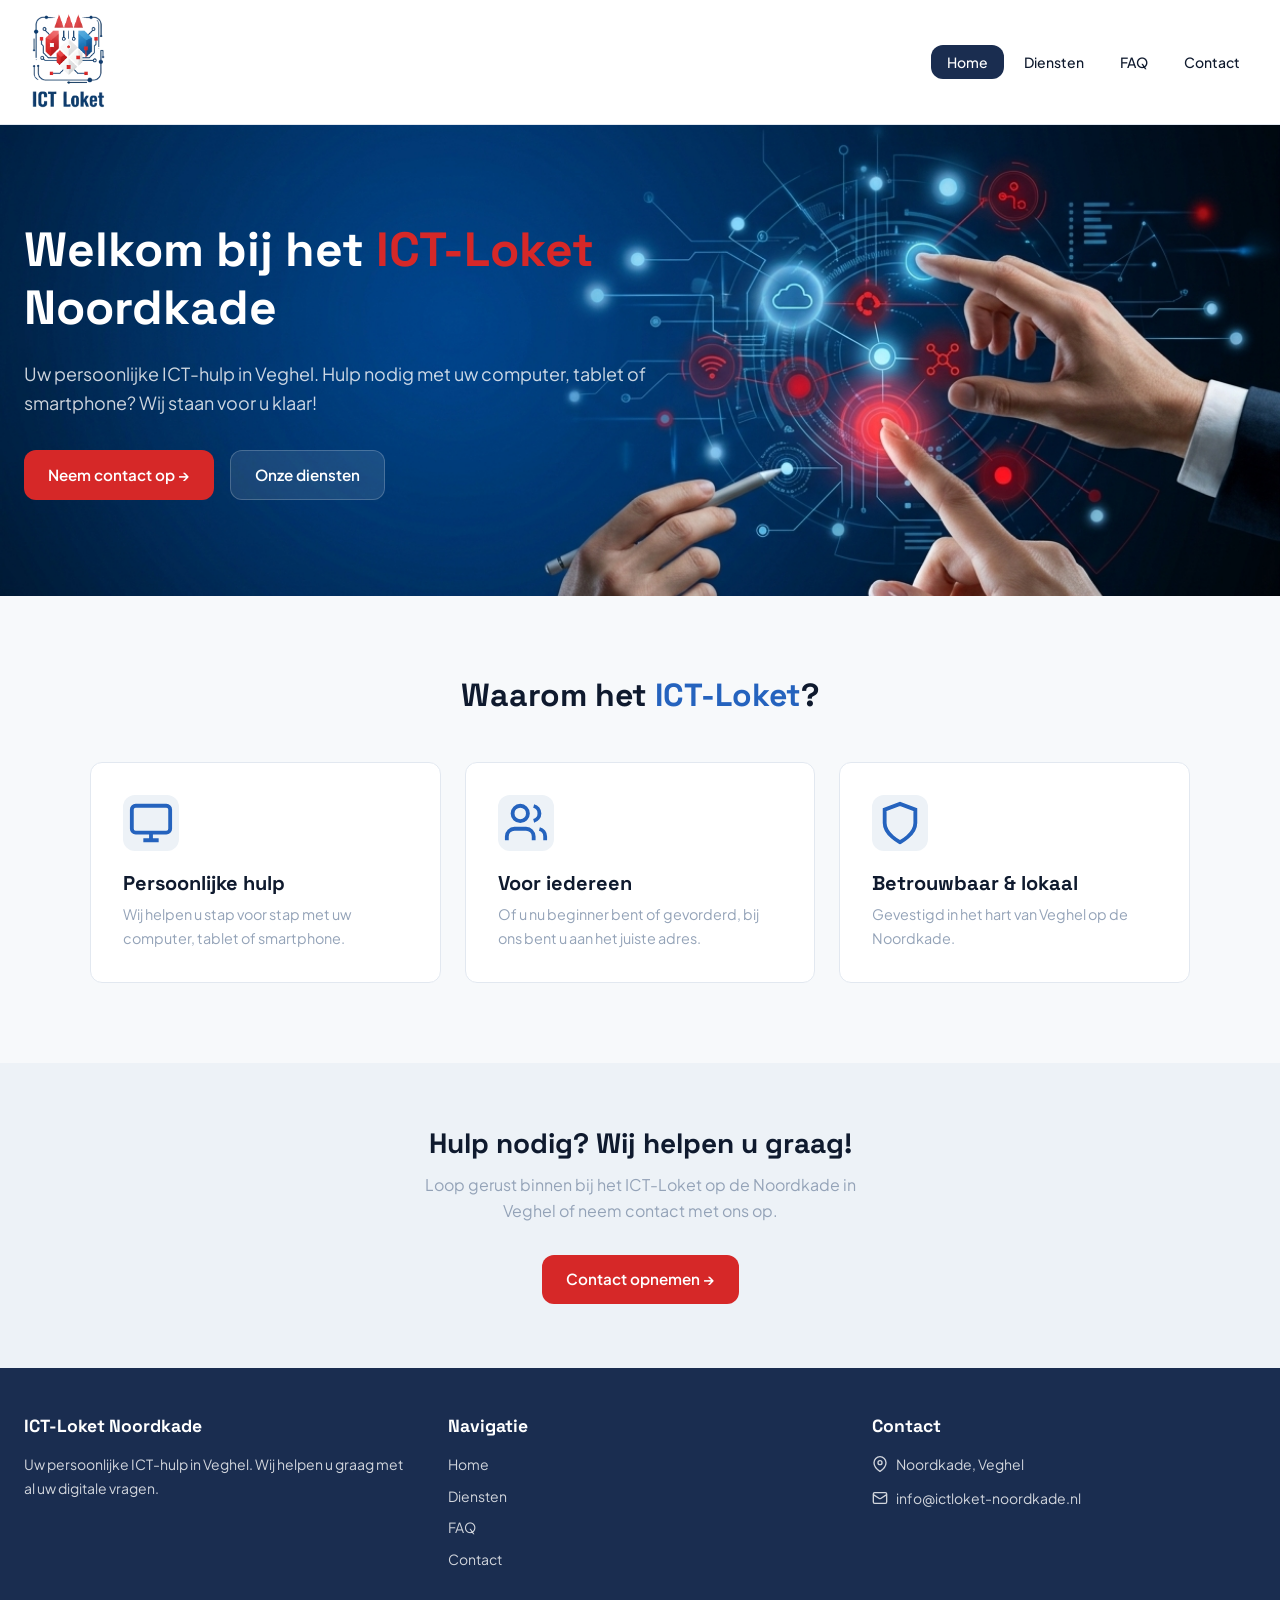
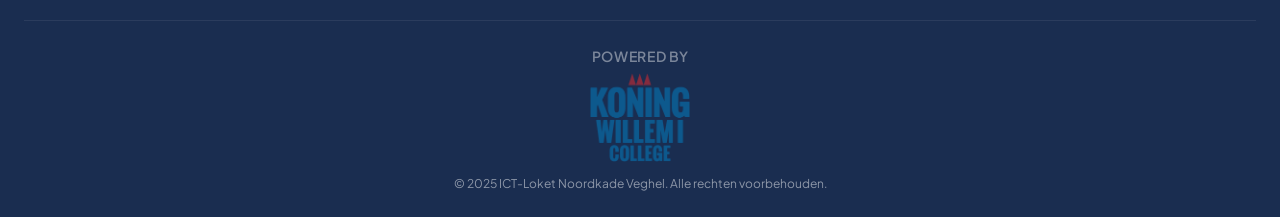
==== index.html @ ef648c14 "eerste live commit" ====
<!DOCTYPE html>
<html lang="nl">
<head>
  <meta charset="UTF-8" />
  <meta name="viewport" content="width=device-width, initial-scale=1.0" />
  <title>ICT-Loket Noordkade Veghel | Persoonlijke ICT-hulp</title>
  <meta name="description" content="Het ICT-Loket Noordkade in Veghel biedt persoonlijke hulp bij al uw digitale vragen." />
  <link rel="stylesheet" href="/css/styles.css" />
  <link rel="icon" href="/favicon.ico" />
</head>
<body>

  <!-- HEADER -->
  <header class="header">
    <div class="container">
      <nav class="nav">
        <a href="/index.html" class="nav-brand">
          <img src="/images/logo.png" alt="ICT-Loket logo" />
        </a>
        <input type="checkbox" id="nav-check" class="nav-check" aria-label="Menu openen" />
        <label for="nav-check" class="nav-toggle">
          <span class="hamburger"></span>
        </label>
        <ul class="nav-links">
          <li><a href="/index.html" class="active">Home</a></li>
          <li><a href="/diensten.html">Diensten</a></li>
          <li><a href="/faq.html">FAQ</a></li>
          <li><a href="/contact.html">Contact</a></li>
        </ul>
      </nav>
    </div>
  </header>

  <!-- HERO -->
  <section class="hero">
    <div class="container">
      <div class="hero-content animate-in">
        <h1>Welkom bij het <span class="highlight">ICT-Loket</span> Noordkade</h1>
        <p>Uw persoonlijke ICT-hulp in Veghel. Hulp nodig met uw computer, tablet of smartphone? Wij staan voor u klaar!</p>
        <div class="hero-buttons">
          <a href="/contact.html" class="btn-accent">Neem contact op &rarr;</a>
          <a href="/diensten.html" class="btn-outline">Onze diensten</a>
        </div>
      </div>
    </div>
  </section>

  <!-- HIGHLIGHTS -->
  <section class="section">
    <div class="container">
      <div class="section-header animate-in">
        <h2>Waarom het <span class="highlight">ICT-Loket</span>?</h2>
      </div>
      <div class="cards-grid">
        <div class="card animate-in animate-delay-1">
          <div class="card-header">
            <div class="card-icon">
              <svg xmlns="http://www.w3.org/2000/svg" fill="none" viewBox="0 0 24 24" stroke="currentColor" stroke-width="2"><rect x="2" y="3" width="20" height="14" rx="2"/><path d="M8 21h8M12 17v4"/></svg>
            </div>
            <button class="card-close" aria-label="Sluiten">
              <svg xmlns="http://www.w3.org/2000/svg" fill="none" viewBox="0 0 24 24" stroke="currentColor" stroke-width="2"><path d="M18 6L6 18M6 6l12 12"/></svg>
            </button>
          </div>
          <h3>Persoonlijke hulp</h3>
          <p class="card-summary">Wij helpen u stap voor stap met uw computer, tablet of smartphone.</p>
          <div class="card-details-wrapper">
            <div class="card-details">
              <p>Ons persoonlijke hulp omvat:</p>
              <ul>
                <li>Stap-voor-stap begeleiding bij digitale problemen</li>
                <li>Geduldige uitleg op uw niveau</li>
                <li>Directe hulp zonder wachttijden</li>
                <li>Ondersteuning bij zowel hardware als software</li>
                <li>Preventief advies om problemen te voorkomen</li>
              </ul>
            </div>
          </div>
        </div>
        <div class="card animate-in animate-delay-2">
          <div class="card-header">
            <div class="card-icon">
              <svg xmlns="http://www.w3.org/2000/svg" fill="none" viewBox="0 0 24 24" stroke="currentColor" stroke-width="2"><path d="M16 21v-2a4 4 0 0 0-4-4H6a4 4 0 0 0-4 4v2"/><circle cx="9" cy="7" r="4"/><path d="M22 21v-2a4 4 0 0 0-3-3.87M16 3.13a4 4 0 0 1 0 7.75"/></svg>
            </div>
            <button class="card-close" aria-label="Sluiten">
              <svg xmlns="http://www.w3.org/2000/svg" fill="none" viewBox="0 0 24 24" stroke="currentColor" stroke-width="2"><path d="M18 6L6 18M6 6l12 12"/></svg>
            </button>
          </div>
          <h3>Voor iedereen</h3>
          <p class="card-summary">Of u nu beginner bent of gevorderd, bij ons bent u aan het juiste adres.</p>
          <div class="card-details-wrapper">
            <div class="card-details">
              <p>Onze hulp is geschikt voor alle niveaus:</p>
              <ul>
                <li>Beginners: Basisuitleg over computers en internet</li>
                <li>Gevorderden: Complexe problemen en optimalisatie</li>
                <li>Ouderen: Geduldige hulp met moderne technologie</li>
                <li>Bedrijven: Professionele ICT-ondersteuning</li>
                <li>Alle leeftijden en achtergronden welkom</li>
              </ul>
            </div>
          </div>
        </div>
        <div class="card animate-in animate-delay-3">
          <div class="card-header">
            <div class="card-icon">
              <svg xmlns="http://www.w3.org/2000/svg" fill="none" viewBox="0 0 24 24" stroke="currentColor" stroke-width="2"><path d="M12 22s8-4 8-10V5l-8-3-8 3v7c0 6 8 10 8 10z"/></svg>
            </div>
            <button class="card-close" aria-label="Sluiten">
              <svg xmlns="http://www.w3.org/2000/svg" fill="none" viewBox="0 0 24 24" stroke-width="2"><path d="M18 6L6 18M6 6l12 12"/></svg>
            </button>
          </div>
          <h3>Betrouwbaar & lokaal</h3>
          <p class="card-summary">Gevestigd in het hart van Veghel op de Noordkade.</p>
          <div class="card-details-wrapper">
            <div class="card-details">
              <p>Waarom kiezen voor lokaal?</p>
              <ul>
                <li>Direct contact zonder tussenpersonen</li>
                <li>Snelle hulp bij urgente problemen</li>
                <li>Kennis van lokale netwerken en diensten</li>
                <li>Persoonlijke relatie met onze klanten</li>
                <li>Bereikbaar op loopafstand in Veghel</li>
                <li>Lange termijn ondersteuning gegarandeerd</li>
              </ul>
            </div>
          </div>
        </div>
      </div>
    </div>
  </section>

  <!-- CTA -->
  <section class="cta">
    <div class="container">
      <h2>Hulp nodig? Wij helpen u graag!</h2>
      <p>Loop gerust binnen bij het ICT-Loket op de Noordkade in Veghel of neem contact met ons op.</p>
      <a href="/contact.html" class="btn-accent">Contact opnemen &rarr;</a>
    </div>
  </section>

  <!-- FOOTER -->
  <footer class="footer">
    <div class="container">
      <div class="footer-grid">
        <div>
          <h3>ICT-Loket Noordkade</h3>
          <p>Uw persoonlijke ICT-hulp in Veghel. Wij helpen u graag met al uw digitale vragen.</p>
        </div>
        <div>
          <h3>Navigatie</h3>
          <a href="/home.html">Home</a>
          <a href="/diensten.html">Diensten</a>
          <a href="/faq.html">FAQ</a>
          <a href="/contact.html">Contact</a>
        </div>
        <div>
          <h3>Contact</h3>
          <div class="footer-contact-item">
            <svg xmlns="http://www.w3.org/2000/svg" fill="none" viewBox="0 0 24 24" stroke="currentColor" stroke-width="2"><path d="M21 10c0 7-9 13-9 13s-9-6-9-13a9 9 0 0 1 18 0z"/><circle cx="12" cy="10" r="3"/></svg>
            <span>Noordkade, Veghel</span>
          </div>
          <div class="footer-contact-item">
            <svg xmlns="http://www.w3.org/2000/svg" fill="none" viewBox="0 0 24 24" stroke="currentColor" stroke-width="2"><rect x="2" y="4" width="20" height="16" rx="2"/><path d="m22 7-8.97 5.7a1.94 1.94 0 0 1-2.06 0L2 7"/></svg>
            <span>info@ictloket-noordkade.nl</span>
          </div>
        </div>
      </div>
      <div class="footer-bottom">
        <div class="footer-powered-by">
          <span>Powered by</span>
          <img src="images/logo_blue_red.png" alt="Powered by logo" class="footer-logo" />
        </div>
        &copy; 2025 ICT-Loket Noordkade Veghel. Alle rechten voorbehouden.
      </div>
    </div>
  </footer>

  <script>
    document.addEventListener('DOMContentLoaded', function() {
      const cards = document.querySelectorAll('.cards-grid .card');

      cards.forEach(card => {
        // Klik event voor het openen van de kaart
        card.addEventListener('click', (e) => {
          // Voorkom dat de close button de kaart ook opent
          if (e.target.closest('.card-close')) return;

          // Sluit alle andere kaarten
          cards.forEach(otherCard => {
            if (otherCard !== card && otherCard.classList.contains('is-expanded')) {
              otherCard.classList.remove('is-expanded');
            }
          });

          // Toggle de huidige kaart
          card.classList.toggle('is-expanded');
        });

        // Klik event voor de close button
        const closeBtn = card.querySelector('.card-close');
        if (closeBtn) {
          closeBtn.addEventListener('click', (e) => {
            e.stopPropagation();
            card.classList.remove('is-expanded');
          });
        }

        // Keyboard support (Enter en Space)
        card.addEventListener('keydown', (e) => {
          if (e.key === 'Enter' || e.key === ' ') {
            e.preventDefault();
            card.click();
          }
        });
      });

      // ESC key to close
      document.addEventListener('keydown', (e) => {
        if (e.key === 'Escape') {
          const expandedCard = document.querySelector('.card.is-expanded');
          if (expandedCard) {
            expandedCard.classList.remove('is-expanded');
          }
        }
      });
    });
  </script>

</body>
</html>
---- css/styles.css ----
@import url('https://fonts.googleapis.com/css2?family=Plus+Jakarta+Sans:wght@300;400;500;600;700;800&family=Space+Grotesk:wght@400;500;600;700&display=swap');

/* ===== DESIGN TOKENS ===== */
:root {
  --bg: #f7f9fb;
  --fg: #0f1a2e;
  --card: #ffffff;
  --card-border: #e2e8f0;
  --primary: #1a2d50;
  --primary-fg: #ffffff;
  --secondary: #edf2f7;
  --secondary-fg: #1a2d50;
  --muted: #94a3b8;
  --accent: #d62828;
  --accent-fg: #ffffff;
  --brand-blue: #2563be;
  --brand-navy: #1a2d50;
  --brand-red: #d62828;
  --radius: 0.75rem;
  --font-heading: 'Space Grotesk', sans-serif;
  --font-body: 'Plus Jakarta Sans', sans-serif;
}

/* ===== RESET & BASE ===== */
*,
*::before,
*::after {
  box-sizing: border-box;
  margin: 0;
  padding: 0;
}

html {
  scroll-behavior: smooth;
}

body {
  font-family: var(--font-body);
  background: var(--bg);
  color: var(--fg);
  line-height: 1.6;
  -webkit-font-smoothing: antialiased;
}

h1,
h2,
h3,
h4,
h5,
h6 {
  font-family: var(--font-heading);
  line-height: 1.2;
}

a {
  text-decoration: none;
  color: inherit;
}

ul {
  list-style: none;
}

img {
  max-width: 100%;
  height: auto;
  display: block;
}

/* ===== CONTAINER ===== */
.container {
  max-width: 1280px;
  margin: 0 auto;
  padding: 0 1.5rem;
}

/* ===== HEADER / NAV ===== */
.header {
  position: sticky;
  top: 0;
  z-index: 100;
  background: rgba(255, 255, 255, 0.92);
  backdrop-filter: blur(12px);
  border-bottom: 1px solid var(--card-border);
}

.nav {
  display: flex;
  align-items: center;
  justify-content: space-between;
  padding: 0.75rem 0;
  position: relative;
}

.nav-brand img {
  height: 100px;
  width: auto;
}

.nav-check {
  display: none;
}

.nav-toggle {
  display: none;
  cursor: pointer;
  padding: 0.5rem;
  width: 40px;
  height: 40px;
  align-items: center;
  justify-content: center;
}

.hamburger,
.hamburger::before,
.hamburger::after {
  display: block;
  width: 20px;
  height: 2px;
  background: var(--fg);
  border-radius: 2px;
  transition: transform 0.3s, opacity 0.3s;
  position: relative;
}

.hamburger::before,
.hamburger::after {
  content: '';
  position: absolute;
  left: 0;
}

.hamburger::before {
  top: -6px;
}

.hamburger::after {
  top: 6px;
}

.nav-check:checked~.nav-toggle .hamburger {
  background: transparent;
}

.nav-check:checked~.nav-toggle .hamburger::before {
  top: 0;
  transform: rotate(45deg);
}

.nav-check:checked~.nav-toggle .hamburger::after {
  top: 0;
  transform: rotate(-45deg);
}

.nav-links {
  display: flex;
  align-items: center;
  gap: 0.25rem;
}

.nav-links a {
  padding: 0.5rem 1rem;
  border-radius: var(--radius);
  font-size: 0.875rem;
  font-weight: 500;
  transition: background 0.2s;
}

.nav-links a:hover {
  background: var(--secondary);
}

.nav-links a.active {
  background: var(--primary);
  color: var(--primary-fg);
}

@media (max-width: 768px) {
  .nav-toggle {
    display: flex;
  }

  .nav-links {
    display: none;
    flex-direction: column;
    position: absolute;
    top: 100%;
    left: 0;
    right: 0;
    background: white;
    border-top: 1px solid var(--card-border);
    padding: 1rem;
  }

  .nav-check:checked~.nav-links {
    display: flex;
  }
}

/* ===== HERO ===== */
.hero {
  background: linear-gradient(135deg, var(--primary), var(--brand-navy), var(--brand-blue));
  background-image: url('../images/hero.png');
  padding: 6rem 0;
  position: relative;
  overflow: hidden;
  background-size: cover;
  background-position: center;
}

.hero-content {
  position: relative;
  z-index: 1;
  max-width: 640px;
}

.hero h1 {
  font-size: 3rem;
  color: var(--primary-fg);
  margin-bottom: 1.5rem;
}

.hero h1 .highlight {
  color: var(--accent);
}

.hero p {
  font-size: 1.125rem;
  color: rgba(255, 255, 255, 0.8);
  margin-bottom: 2rem;
}

.hero-buttons {
  display: flex;
  flex-wrap: wrap;
  gap: 1rem;
}

.btn-accent {
  display: inline-flex;
  align-items: center;
  gap: 0.5rem;
  background: var(--accent);
  color: var(--accent-fg);
  padding: 0.75rem 1.5rem;
  border-radius: var(--radius);
  font-weight: 600;
  font-size: 0.95rem;
  border: none;
  cursor: pointer;
  transition: opacity 0.2s;
}

.btn-accent:hover {
  opacity: 0.9;
}

.btn-outline {
  display: inline-flex;
  align-items: center;
  gap: 0.5rem;
  background: rgba(255, 255, 255, 0.1);
  color: var(--primary-fg);
  border: 1px solid rgba(255, 255, 255, 0.2);
  padding: 0.75rem 1.5rem;
  border-radius: var(--radius);
  font-weight: 600;
  font-size: 0.95rem;
  cursor: pointer;
  transition: background 0.2s;
}

.btn-outline:hover {
  background: rgba(255, 255, 255, 0.2);
}


/* ===== SECTIONS ===== */
.section {
  padding: 5rem 0;
}

.section-header {
  text-align: center;
  margin-bottom: 3rem;
}

.section-header h2 {
  font-size: 2rem;
  margin-bottom: 0.75rem;
}

.section-header h2 .highlight {
  color: var(--brand-blue);
}

.page-header {
  padding: 4rem 0;
  text-align: center;
}

.page-header h1 {
  font-size: 2.5rem;
  margin-bottom: 0.75rem;
}

.page-header h1 .highlight {
  color: var(--brand-blue);
}

/* ===== CTA SECTION ===== */
.cta {
  background: var(--secondary);
  padding: 4rem 0;
  text-align: center;
}

.cta p {
  color: var(--muted);
  max-width: 480px;
  margin: 0 auto 2rem;
}

.cta h2 {
  font-size: 1.75rem;
  font-weight: 700;
  margin-bottom: 0.75rem;
}

/* ===== FAQ ACCORDION ===== */
/* ===== ACCORDION / FAQ ===== */
.faq-list {
  max-width: 720px;
  margin: 0 auto;
  display: flex;
  flex-direction: column;
  gap: 0.75rem;
}

.faq-item {
  background: var(--card);
  border: 1px solid var(--card-border);
  border-radius: var(--radius);
  overflow: hidden;
}

.faq-question {
  width: 100%;
  padding: 1.25rem 1.5rem;
  cursor: pointer;
  font-family: var(--font-heading);
  font-size: 1rem;
  font-weight: 600;
  color: var(--fg);
  list-style: none;
  display: flex;
  align-items: center;
  justify-content: space-between;
  transition: background 0.2s;
}

.faq-question::-webkit-details-marker {
  display: none;
}

.faq-question::after {
  content: '';
  width: 10px;
  height: 10px;
  border-right: 2px solid var(--muted);
  border-bottom: 2px solid var(--muted);
  transform: rotate(45deg);
  transition: transform 0.3s;
  flex-shrink: 0;
  margin-left: 1rem;
}

.faq-item[open] .faq-question::after {
  transform: rotate(-135deg);
}

.faq-question:hover {
  background: var(--secondary);
}

.faq-answer {
  padding: 0 1.5rem 1.25rem;
}

.faq-answer p {
  color: var(--muted);
  font-size: 0.925rem;
  line-height: 1.7;
}

details {
  border: 1px solid #ccc;
  border-radius: 6px;
  margin-bottom: 10px;
  background: #fafafa;
  transition: 0.3s;
}

details[open] {
  background: #f0f0f0;
}

details[open] summary::after {
  transform: rotate(90deg);
}

summary {
  font-weight: bold;
  cursor: pointer;
  outline: none;
  list-style: none;
  display: flex;
  justify-content: space-between;
  align-items: center;
}

summary::after {
  content: "\25B6";
  transition: transform 0.3s ease;
}

.faq-awnser {
  display: grid;
  grid-template-rows: 0fr;
  transition: grid-template-rows 0.65s ease;
  margin-top: 10px;
  font-size: 14px;
  color: #333;
  line-height: 1.5
}

.faq-awnser>* {
  overflow: hidden;
  padding: 0 12px;
}

details[open] .faq-awnser {
  grid-template-rows: 1fr;
  transition: grid-template-rows 0.65s ease;
}

details[open] .faq-awnser>* {
  padding-bottom: 12px;
}

.faq-content {
  display: flex;
  flex-direction: row;
  gap: 24px;
}

.faq-text {
  flex: 1 1 auto;
}

.faq-text ol {
  padding-left: 20px;
  margin-top: 8px;
}

.faq-text ol li::marker {
  margin-left: 0;
}

.faq-image {
  flex: 1 0 33%;
}

.faq-image img {
  width: 100%;
  display: block;
}

/* ===== CONTACT ===== */
.contact-grid {
  display: grid;
  grid-template-columns: 1fr 1fr;
  gap: 3rem;
  max-width: 1000px;
  margin: 0 auto;
}

.contact-info {
  display: flex;
  flex-direction: column;
  gap: 2rem;
}

.contact-item {
  display: flex;
  align-items: flex-start;
  gap: 1rem;
}

.contact-item-icon {
  width: 48px;
  height: 48px;
  background: var(--secondary);
  border-radius: 0.75rem;
  display: flex;
  align-items: center;
  justify-content: center;
  flex-shrink: 0;
  color: var(--brand-blue);
}

.contact-item-icon svg {
  width: 22px;
  height: 22px;
}

.contact-item h3 {
  font-size: 1rem;
  font-weight: 700;
  margin-bottom: 0.25rem;
}

.contact-item p {
  color: var(--muted);
  font-size: 0.875rem;
}

/* Form */
.contact-form {
  background: var(--card);
  border: 1px solid var(--card-border);
  border-radius: var(--radius);
  padding: 2rem;
}

.form-group {
  margin-bottom: 1.25rem;
}

.form-group label {
  display: block;
  font-size: 0.875rem;
  font-weight: 500;
  margin-bottom: 0.375rem;
}

.form-group input,
.form-group textarea {
  width: 100%;
  padding: 0.625rem 1rem;
  border: 1px solid var(--card-border);
  border-radius: var(--radius);
  background: var(--bg);
  color: var(--fg);
  font-family: var(--font-body);
  font-size: 0.875rem;
  transition: border-color 0.2s, box-shadow 0.2s;
}

.form-group input:focus,
.form-group textarea:focus {
  outline: none;
  border-color: var(--brand-blue);
  box-shadow: 0 0 0 3px rgba(37, 99, 190, 0.15);
}

.form-group textarea {
  resize: none;
  min-height: 120px;
}

.btn-submit {
  width: 100%;
  padding: 0.75rem;
  background: var(--accent);
  color: var(--accent-fg);
  border: none;
  border-radius: var(--radius);
  font-family: var(--font-body);
  font-weight: 600;
  font-size: 0.95rem;
  cursor: pointer;
  transition: opacity 0.2s;
}

.btn-submit:hover {
  opacity: 0.9;
}


/* ===== FOOTER ===== */
.footer {
  background: var(--primary);
  color: var(--primary-fg);
  padding: 3rem 0 0;
}

.footer-grid {
  display: grid;
  grid-template-columns: repeat(3, 1fr);
  gap: 2.5rem;
  padding-bottom: 2.5rem;
}

.footer-bottom {
  border-top: 1px solid rgba(255, 255, 255, 0.15);
  padding: 1.5rem 0;
  text-align: center;
  font-size: 0.75rem;
  opacity: 0.5;
}

.footer-powered-by {
  display: flex;
  flex-direction: column;
  align-items: center;
  justify-content: center;
  gap: 0.35rem;
  margin-bottom: 0.75rem;
  color: rgba(255, 255, 255, 0.85);
  font-size: 0.875rem;
}

.footer-powered-by span {
  font-weight: 600;
  text-transform: uppercase;
  letter-spacing: 0.05em;
}

.footer-logo {
  max-width: 100px;
  width: 100%;
  height: auto;
  display: block;
}

.footer h3 {
  font-size: 1.1rem;
  font-weight: 700;
  margin-bottom: 1rem;
}

.footer p,
.footer a {
  font-size: 0.875rem;
  opacity: 0.8;
  line-height: 1.7;
}

.footer a {
  display: block;
  margin-bottom: 0.5rem;
  transition: opacity 0.2s;
}

.footer a:hover {
  opacity: 1;
}

.footer-contact-item {
  display: flex;
  align-items: center;
  gap: 0.5rem;
  margin-bottom: 0.75rem;
  font-size: 0.875rem;
  opacity: 0.8;
}

.footer-contact-item svg {
  width: 16px;
  height: 16px;
  flex-shrink: 0;
}

/* ===== ANIMATIONS ===== */
@keyframes fadeInUp {
  from {
    opacity: 0;
    transform: translateY(20px);
  }

  to {
    opacity: 1;
    transform: translateY(0);
  }
}

.animate-in {
  animation: fadeInUp 0.6s ease forwards;
}

/* ============================================================
   ===== HERSCHREVEN: EXPANDABLE CARDS (SMOOTH ANIMATION) =====
   ============================================================ */

.cards-grid {
  display: grid;
  grid-template-columns: repeat(3, 1fr);
  gap: 1.5rem;
  max-width: 1100px;
  margin: 0 auto;
}

@media (max-width: 768px) {
  .cards-grid {
    grid-template-columns: 1fr;
  }

  .footer-grid {
    grid-template-columns: 1fr;
  }
}

.card {
  background: var(--card);
  border: 1px solid var(--card-border);
  border-radius: var(--radius);
  padding: 2rem;
  cursor: pointer;
  position: relative;
  transition: border-color 0.3s ease, box-shadow 0.3s ease, transform 0.3s ease;
  overflow: hidden;
  display: flex;
  flex-direction: column;
}

.card:hover:not(.is-expanded) {
  box-shadow: 0 10px 25px rgba(0, 0, 0, 0.05);
  border-color: var(--brand-blue);
  transform: translateY(-4px);
}

/* De Grid Wrapper truc voor vloeiende animatie */
.card-details-wrapper {
  display: grid;
  grid-template-rows: 0fr;
  transition: grid-template-rows 0.5s cubic-bezier(0.4, 0, 0.2, 1);
}

.card.is-expanded .card-details-wrapper {
  grid-template-rows: 1fr;
}

.card-details {
  min-height: 0;
  overflow: hidden;
  opacity: 0;
  transition: opacity 0.4s ease;
}

.card.is-expanded .card-details {
  opacity: 1;
  padding-top: 1.5rem;
}

.card-header {
  display: flex;
  justify-content: space-between;
  align-items: flex-start;
  margin-bottom: 1.25rem;
}

.card-icon {
  width: 56px;
  height: 56px;
  background: var(--secondary);
  border-radius: 0.75rem;
  display: flex;
  align-items: center;
  justify-content: center;
  color: var(--brand-blue);
  transition: all 0.3s ease;
  padding: 5px;
}

.card.is-expanded .card-icon {
  background: var(--brand-blue);
  color: white;
}

.card-close {
  opacity: 0;
  visibility: hidden;
  transition: 0.3s;
  background: none;
  border: none;
  cursor: pointer;
  color: var(--muted);
}

.card.is-expanded .card-close {
  opacity: 1;
  visibility: visible;
}

.card h3 {
  font-size: 1.25rem;
  font-weight: 700;
  margin-bottom: 0.5rem;
}

.card-summary {
  color: var(--muted);
  font-size: 0.9rem;
  transition: opacity 0.3s;
}

.card.is-expanded .card-summary {
  display: none;
}

.card-details ul {
  margin-top: 1rem;
  padding-left: 1.2rem;
  list-style: disc;
}

.card-details li {
  font-size: 0.875rem;
  margin-bottom: 0.5rem;
  color: var(--fg);
}
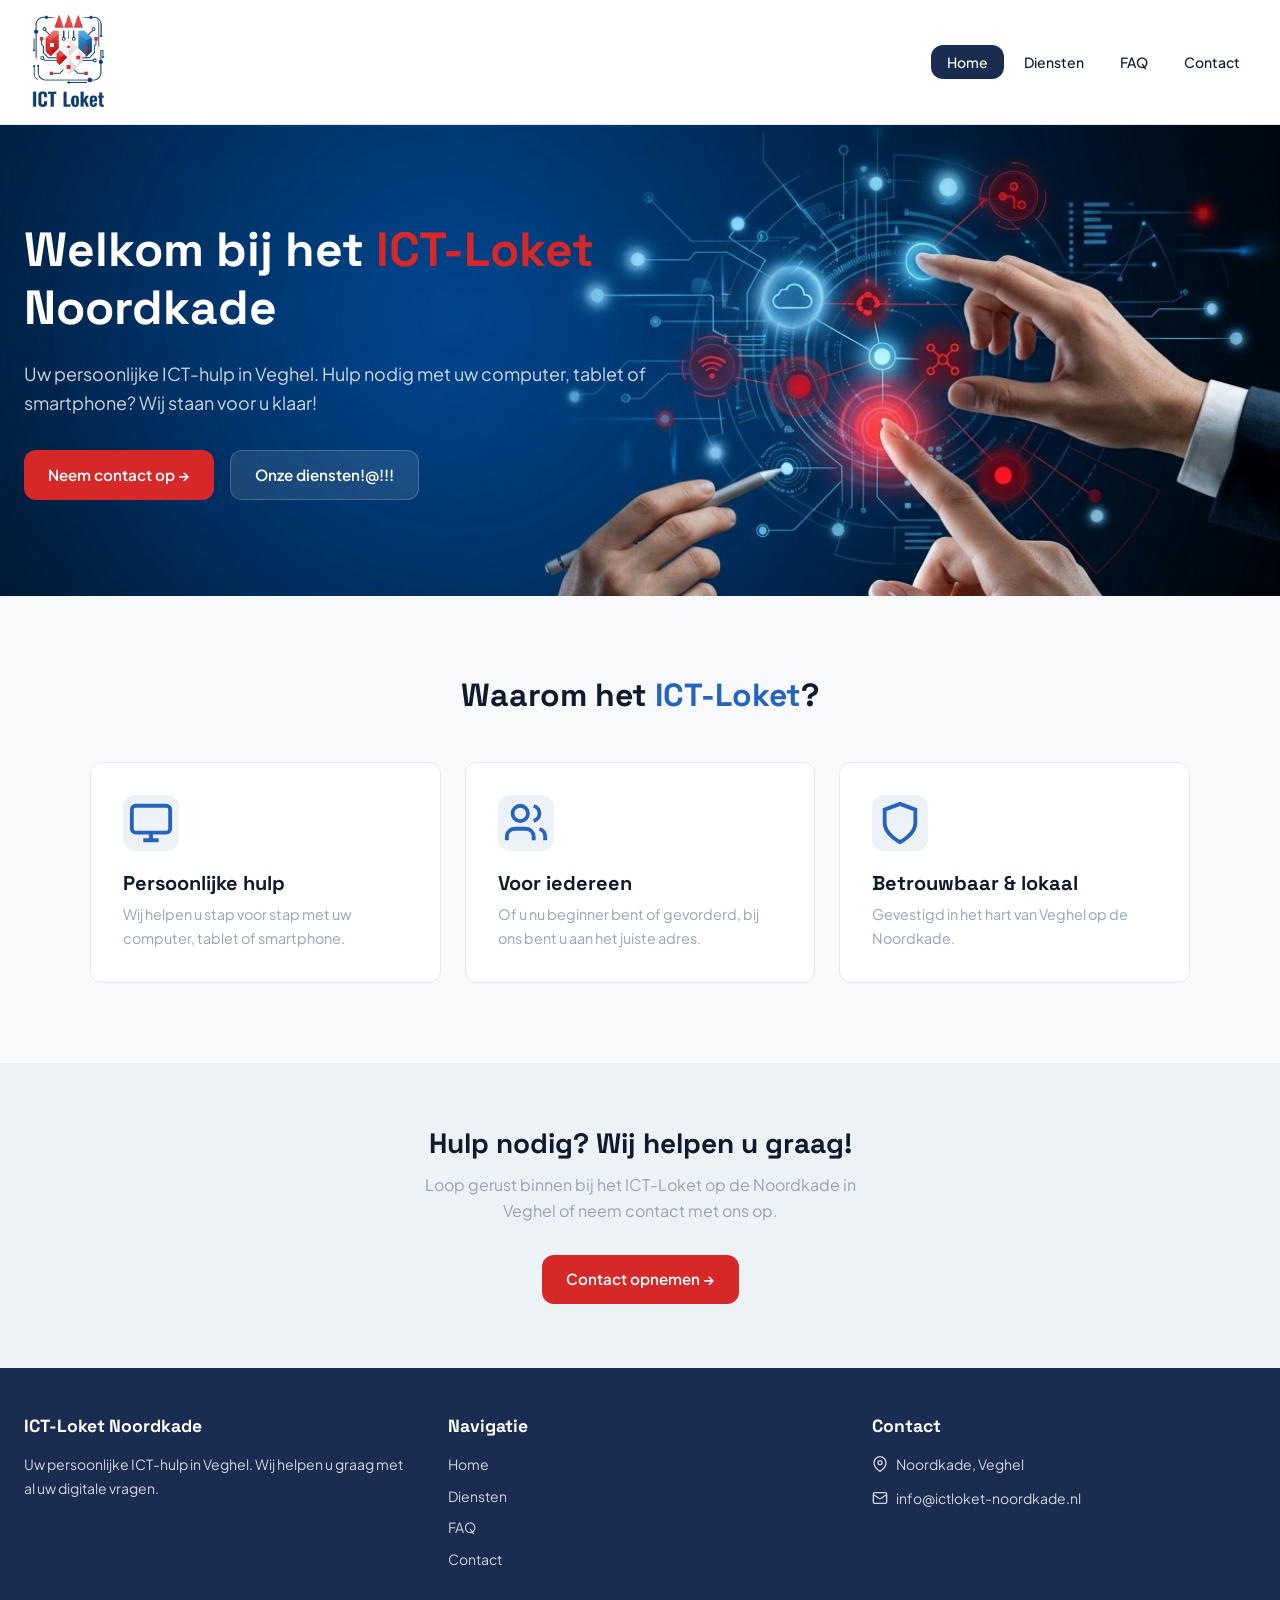
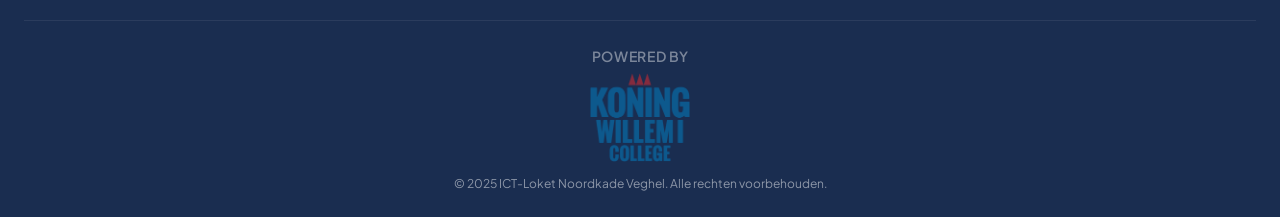
==== commit 44f8997a: "test" ====
--- a/index.html
+++ b/index.html
@@ -5,8 +5,8 @@
   <meta name="viewport" content="width=device-width, initial-scale=1.0" />
   <title>ICT-Loket Noordkade Veghel | Persoonlijke ICT-hulp</title>
   <meta name="description" content="Het ICT-Loket Noordkade in Veghel biedt persoonlijke hulp bij al uw digitale vragen." />
-  <link rel="stylesheet" href="/css/styles.css" />
-  <link rel="icon" href="/favicon.ico" />
+  <link rel="stylesheet" href="css/styles.css" />
+  <link rel="icon" href="favicon.ico" />
 </head>
 <body>
 
@@ -14,18 +14,18 @@
   <header class="header">
     <div class="container">
       <nav class="nav">
-        <a href="/index.html" class="nav-brand">
-          <img src="/images/logo.png" alt="ICT-Loket logo" />
+        <a href="index.html" class="nav-brand">
+          <img src="images/logo.png" alt="ICT-Loket logo" />
         </a>
         <input type="checkbox" id="nav-check" class="nav-check" aria-label="Menu openen" />
         <label for="nav-check" class="nav-toggle">
           <span class="hamburger"></span>
         </label>
         <ul class="nav-links">
-          <li><a href="/index.html" class="active">Home</a></li>
-          <li><a href="/diensten.html">Diensten</a></li>
-          <li><a href="/faq.html">FAQ</a></li>
-          <li><a href="/contact.html">Contact</a></li>
+          <li><a href="index.html" class="active">Home</a></li>
+          <li><a href="diensten.html">Diensten</a></li>
+          <li><a href="faq.html">FAQ</a></li>
+          <li><a href="contact.html">Contact</a></li>
         </ul>
       </nav>
     </div>
@@ -38,8 +38,8 @@
         <h1>Welkom bij het <span class="highlight">ICT-Loket</span> Noordkade</h1>
         <p>Uw persoonlijke ICT-hulp in Veghel. Hulp nodig met uw computer, tablet of smartphone? Wij staan voor u klaar!</p>
         <div class="hero-buttons">
-          <a href="/contact.html" class="btn-accent">Neem contact op &rarr;</a>
-          <a href="/diensten.html" class="btn-outline">Onze diensten</a>
+          <a href="contact.html" class="btn-accent">Neem contact op &rarr;</a>
+          <a href="diensten.html" class="btn-outline">Onze diensten!@!!!</a>
         </div>
       </div>
     </div>
@@ -134,7 +134,7 @@
     <div class="container">
       <h2>Hulp nodig? Wij helpen u graag!</h2>
       <p>Loop gerust binnen bij het ICT-Loket op de Noordkade in Veghel of neem contact met ons op.</p>
-      <a href="/contact.html" class="btn-accent">Contact opnemen &rarr;</a>
+      <a href="contact.html" class="btn-accent">Contact opnemen &rarr;</a>
     </div>
   </section>
 
@@ -148,10 +148,10 @@
         </div>
         <div>
           <h3>Navigatie</h3>
-          <a href="/home.html">Home</a>
-          <a href="/diensten.html">Diensten</a>
-          <a href="/faq.html">FAQ</a>
-          <a href="/contact.html">Contact</a>
+          <a href="home.html">Home</a>
+          <a href="diensten.html">Diensten</a>
+          <a href="faq.html">FAQ</a>
+          <a href="contact.html">Contact</a>
         </div>
         <div>
           <h3>Contact</h3>
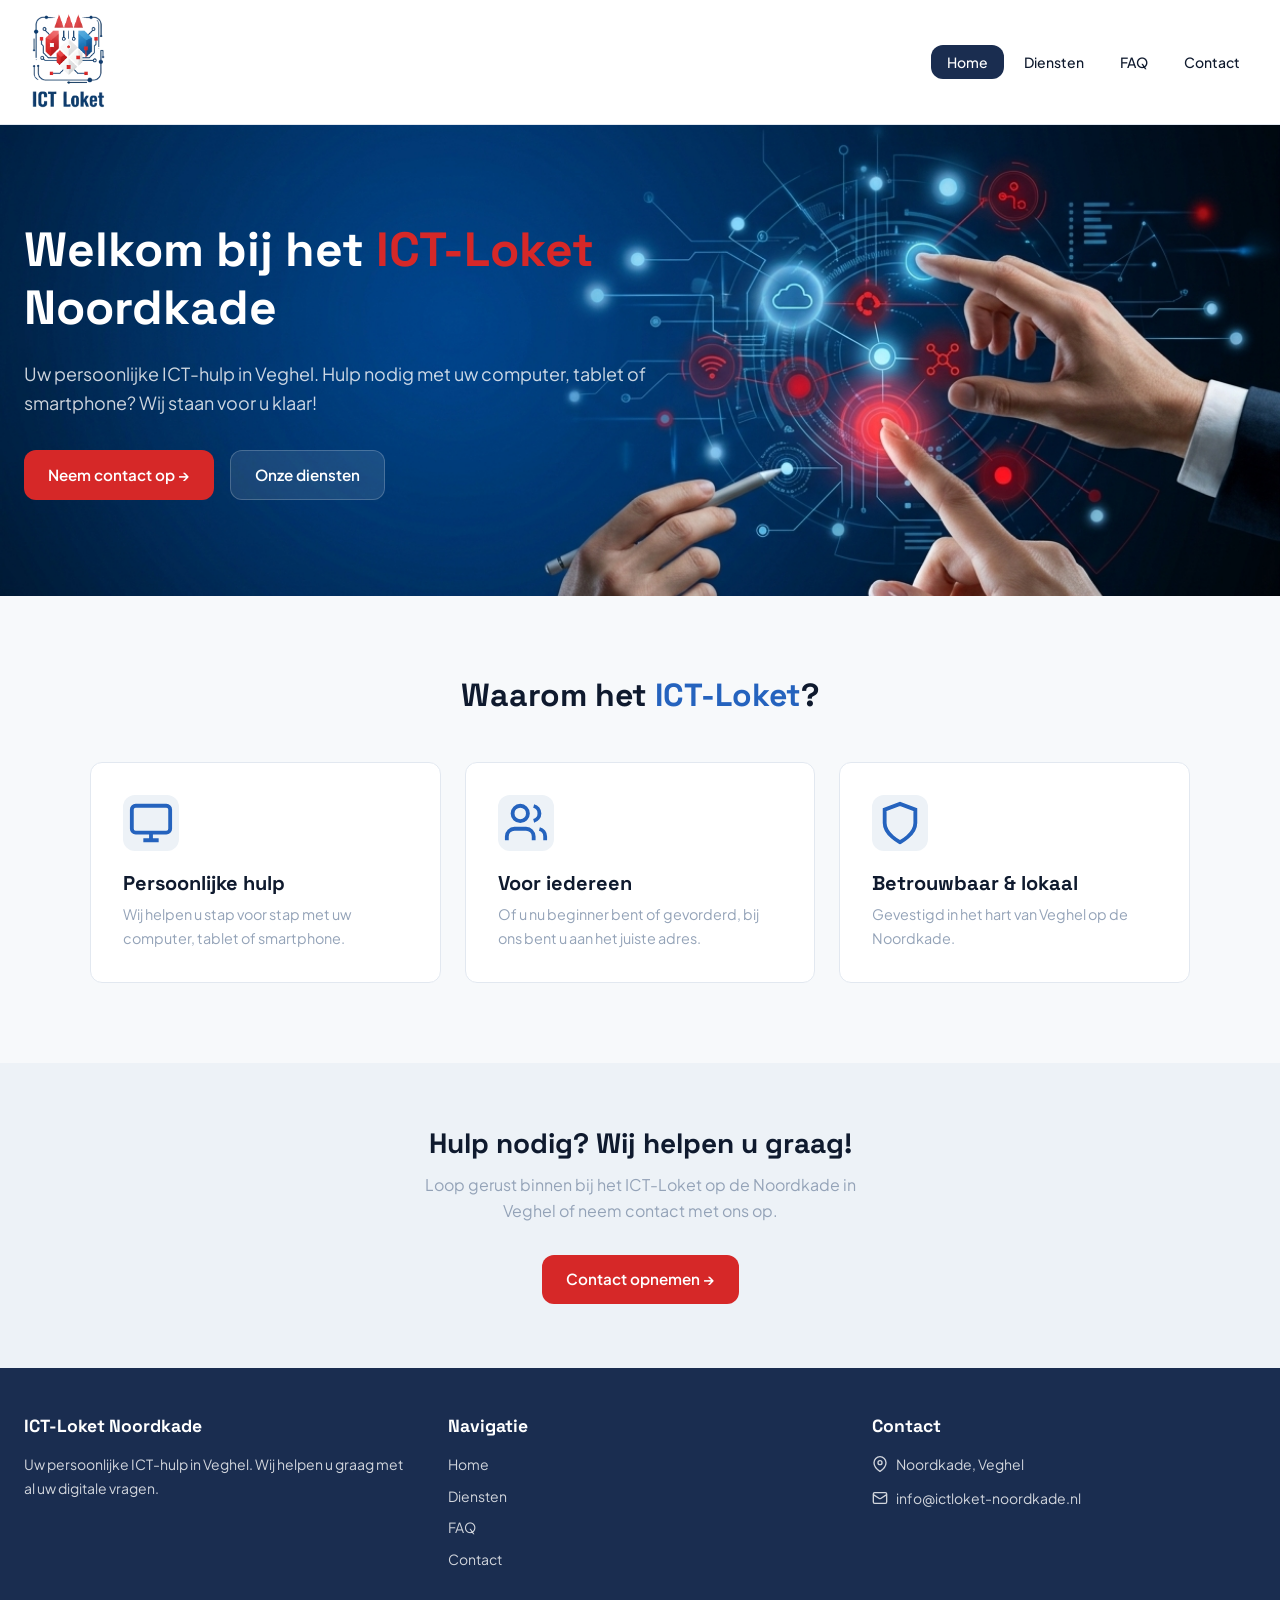
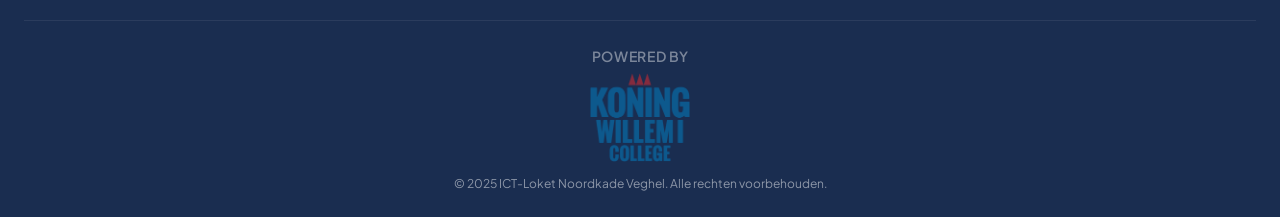
==== commit 65453600: "test2" ====
--- a/index.html
+++ b/index.html
@@ -39,7 +39,7 @@
         <p>Uw persoonlijke ICT-hulp in Veghel. Hulp nodig met uw computer, tablet of smartphone? Wij staan voor u klaar!</p>
         <div class="hero-buttons">
           <a href="contact.html" class="btn-accent">Neem contact op &rarr;</a>
-          <a href="diensten.html" class="btn-outline">Onze diensten!@!!!</a>
+          <a href="diensten.html" class="btn-outline">Onze diensten</a>
         </div>
       </div>
     </div>
